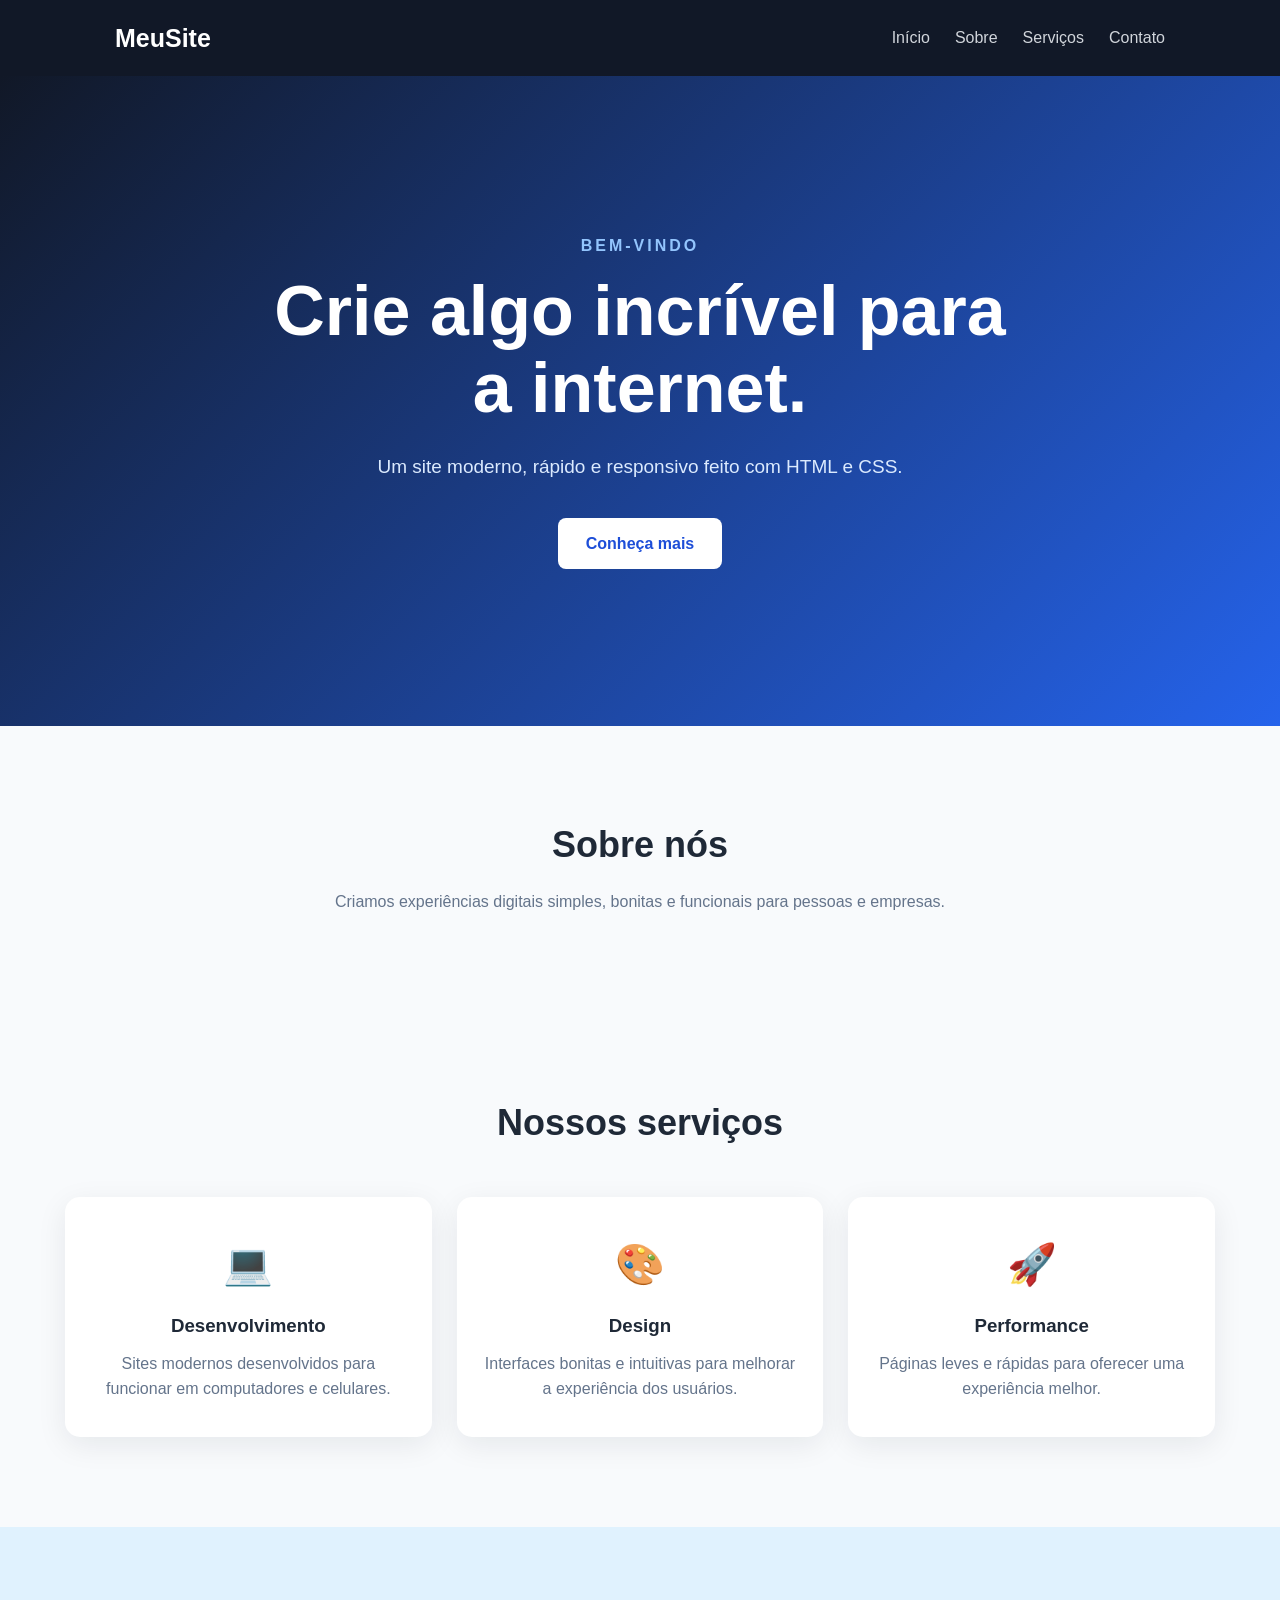
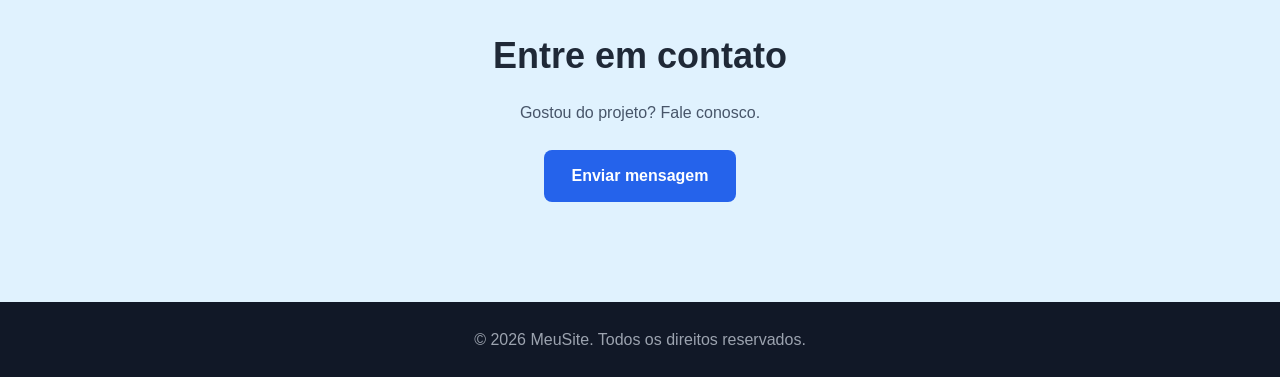
==== Site/index.html @ 8abe9701 "Add files via upload" ====
<!DOCTYPE html>
<html lang="pt-BR">
<head>
    <meta charset="UTF-8">
    <meta name="viewport" content="width=device-width, initial-scale=1.0">
    <title>Meu Site</title>
    <link rel="stylesheet" href="style.css">
</head>

<body>

    <header>
        <nav class="navbar">
            <h1 class="logo">MeuSite</h1>

            <ul class="menu">
                <li><a href="#inicio">Início</a></li>
                <li><a href="#sobre">Sobre</a></li>
                <li><a href="#servicos">Serviços</a></li>
                <li><a href="#contato">Contato</a></li>
            </ul>
        </nav>
    </header>

    <main>
        <section id="inicio" class="hero">
            <div class="hero-content">
                <p class="subtitle">BEM-VINDO</p>
                <h2>Crie algo incrível para a internet.</h2>
                <p>
                    Um site moderno, rápido e responsivo feito
                    com HTML e CSS.
                </p>

                <a href="#servicos" class="button">Conheça mais</a>
            </div>
        </section>

        <section id="sobre" class="section">
            <h2>Sobre nós</h2>
            <p>
                Criamos experiências digitais simples, bonitas e
                funcionais para pessoas e empresas.
            </p>
        </section>

        <section id="servicos" class="section services">
            <h2>Nossos serviços</h2>

            <div class="cards">
                <div class="card">
                    <span>💻</span>
                    <h3>Desenvolvimento</h3>
                    <p>
                        Sites modernos desenvolvidos para funcionar
                        em computadores e celulares.
                    </p>
                </div>

                <div class="card">
                    <span>🎨</span>
                    <h3>Design</h3>
                    <p>
                        Interfaces bonitas e intuitivas para melhorar
                        a experiência dos usuários.
                    </p>
                </div>

                <div class="card">
                    <span>🚀</span>
                    <h3>Performance</h3>
                    <p>
                        Páginas leves e rápidas para oferecer uma
                        experiência melhor.
                    </p>
                </div>
            </div>
        </section>

        <section id="contato" class="contact">
            <h2>Entre em contato</h2>
            <p>Gostou do projeto? Fale conosco.</p>
            <a href="mailto:contato@meusite.com" class="button">
                Enviar mensagem
            </a>
        </section>
    </main>

    <footer>
        <p>© 2026 MeuSite. Todos os direitos reservados.</p>
    </footer>

</body>
</html>
---- Site/style.css ----
* {
    margin: 0;
    padding: 0;
    box-sizing: border-box;
}

html {
    scroll-behavior: smooth;
}

body {
    font-family: Arial, sans-serif;
    color: #1f2937;
    background: #f8fafc;
    line-height: 1.6;
}

/* NAVBAR */

header {
    background: #111827;
    position: sticky;
    top: 0;
    z-index: 100;
}

.navbar {
    max-width: 1100px;
    margin: auto;
    padding: 18px 25px;

    display: flex;
    align-items: center;
    justify-content: space-between;
}

.logo {
    color: white;
    font-size: 25px;
}

.menu {
    display: flex;
    gap: 25px;
    list-style: none;
}

.menu a {
    color: #d1d5db;
    text-decoration: none;
    transition: 0.3s;
}

.menu a:hover {
    color: #60a5fa;
}

/* HERO */

.hero {
    min-height: 650px;
    padding: 100px 25px;

    display: flex;
    align-items: center;
    justify-content: center;

    text-align: center;

    background:
        linear-gradient(
            135deg,
            #111827,
            #2563eb
        );
}

.hero-content {
    max-width: 750px;
    color: white;
}

.subtitle {
    color: #93c5fd;
    font-weight: bold;
    letter-spacing: 3px;
    margin-bottom: 15px;
}

.hero h2 {
    font-size: clamp(40px, 7vw, 70px);
    line-height: 1.1;
    margin-bottom: 25px;
}

.hero p:not(.subtitle) {
    font-size: 19px;
    color: #dbeafe;
    margin-bottom: 35px;
}

/* BOTÃO */

.button {
    display: inline-block;
    padding: 13px 28px;

    color: white;
    background: #2563eb;

    border-radius: 8px;
    text-decoration: none;
    font-weight: bold;

    transition: 0.3s;
}

.hero .button {
    background: white;
    color: #1d4ed8;
}

.button:hover {
    transform: translateY(-3px);
    box-shadow: 0 10px 25px rgba(0, 0, 0, 0.15);
}

/* SEÇÕES */

.section {
    max-width: 1100px;
    margin: auto;
    padding: 90px 25px;
    text-align: center;
}

.section h2,
.contact h2 {
    font-size: 36px;
    margin-bottom: 15px;
}

.section > p {
    max-width: 650px;
    margin: auto;
    color: #64748b;
}

/* CARDS */

.services {
    max-width: 1200px;
}

.cards {
    margin-top: 45px;

    display: grid;
    grid-template-columns: repeat(3, 1fr);
    gap: 25px;
}

.card {
    padding: 35px 25px;

    background: white;
    border-radius: 15px;

    box-shadow: 0 8px 30px rgba(15, 23, 42, 0.08);

    transition: 0.3s;
}

.card:hover {
    transform: translateY(-8px);
}

.card span {
    font-size: 40px;
}

.card h3 {
    margin: 15px 0 10px;
}

.card p {
    color: #64748b;
}

/* CONTATO */

.contact {
    padding: 100px 25px;
    text-align: center;
    background: #e0f2fe;
}

.contact p {
    color: #475569;
    margin-bottom: 25px;
}

/* FOOTER */

footer {
    padding: 25px;
    text-align: center;
    background: #111827;
    color: #9ca3af;
}

/* RESPONSIVO */

@media (max-width: 700px) {

    .navbar {
        flex-direction: column;
        gap: 15px;
    }

    .menu {
        gap: 15px;
        flex-wrap: wrap;
        justify-content: center;
    }

    .hero {
        min-height: 550px;
    }

    .cards {
        grid-template-columns: 1fr;
    }

    .section {
        padding: 70px 20px;
    }
}
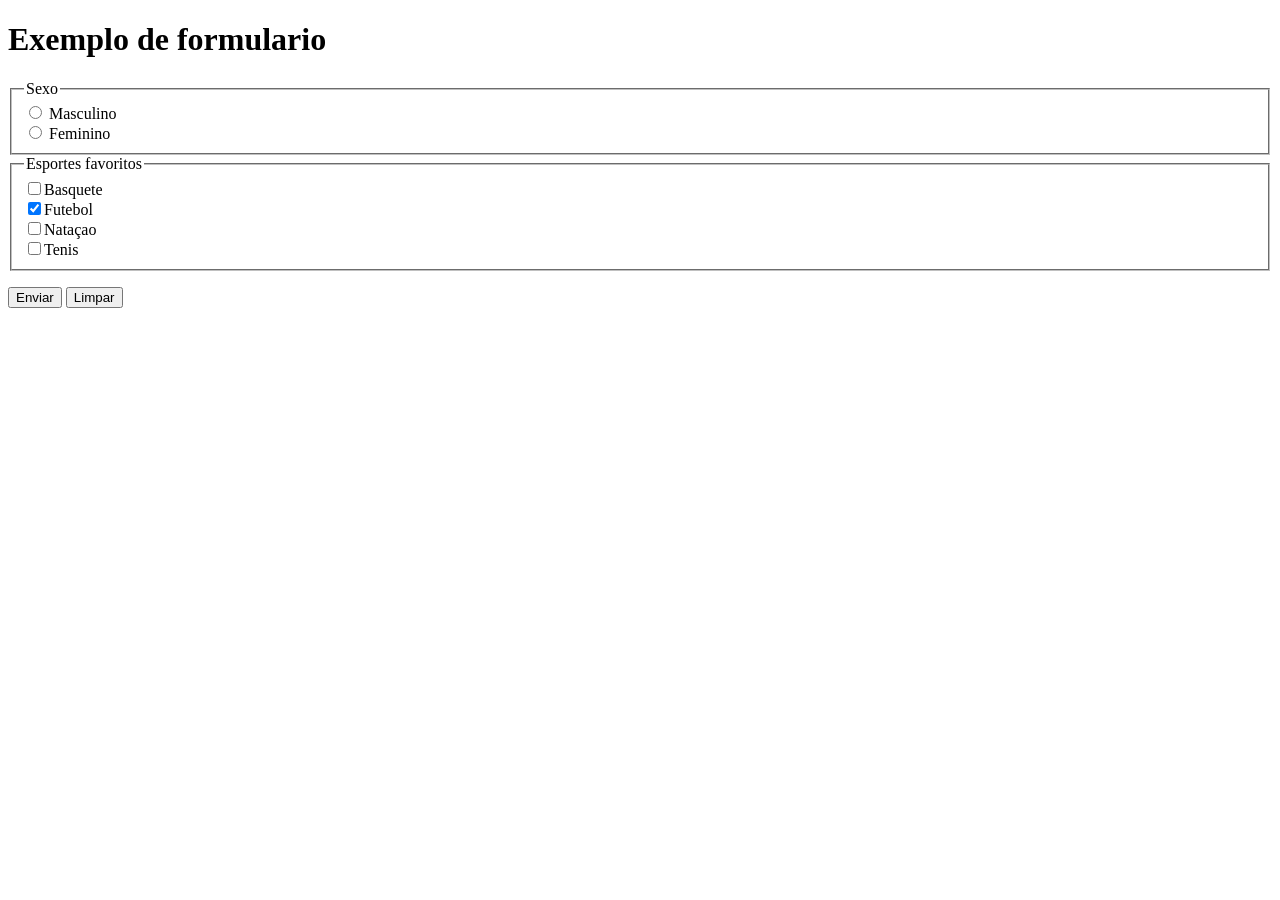
==== commit deb240f0: "Add files via upload" ====
--- a/Site/index.html
+++ b/Site/index.html
@@ -1,94 +1,66 @@
 <!DOCTYPE html>
-<html lang="pt-BR">
+<html lang="pt-br">
 <head>
     <meta charset="UTF-8">
     <meta name="viewport" content="width=device-width, initial-scale=1.0">
-    <title>Meu Site</title>
-    <link rel="stylesheet" href="style.css">
+    <title></title>
+   
 </head>
+<body>
+    
 
-<body>
+<h1>Exemplo de formulario</h1>
 
-    <header>
-        <nav class="navbar">
-            <h1 class="logo">MeuSite</h1>
+<form action="cadastro.php " method="get" autocomplete="on">
 
-            <ul class="menu">
-                <li><a href="#inicio">Início</a></li>
-                <li><a href="#sobre">Sobre</a></li>
-                <li><a href="#servicos">Serviços</a></li>
-                <li><a href="#contato">Contato</a></li>
-            </ul>
-        </nav>
-    </header>
 
-    <main>
-        <section id="inicio" class="hero">
-            <div class="hero-content">
-                <p class="subtitle">BEM-VINDO</p>
-                <h2>Crie algo incrível para a internet.</h2>
-                <p>
-                    Um site moderno, rápido e responsivo feito
-                    com HTML e CSS.
-                </p>
+    <fieldset>
 
-                <a href="#servicos" class="button">Conheça mais</a>
-            </div>
-        </section>
+    <legend>Sexo</legend>
+ 
+        <input type="radio" name="sexo" id="isxmas"> <label for="isxmas">Masculino</label><br>
+        <input type="radio" name="sexo" id="isxfem"> <label for="isxmas"checked >
+            <label for="isxfem">Feminino</label> <br>
+</fieldset>
 
-        <section id="sobre" class="section">
-            <h2>Sobre nós</h2>
-            <p>
-                Criamos experiências digitais simples, bonitas e
-                funcionais para pessoas e empresas.
-            </p>
-        </section>
 
-        <section id="servicos" class="section services">
-            <h2>Nossos serviços</h2>
 
-            <div class="cards">
-                <div class="card">
-                    <span>💻</span>
-                    <h3>Desenvolvimento</h3>
-                    <p>
-                        Sites modernos desenvolvidos para funcionar
-                        em computadores e celulares.
-                    </p>
-                </div>
 
-                <div class="card">
-                    <span>🎨</span>
-                    <h3>Design</h3>
-                    <p>
-                        Interfaces bonitas e intuitivas para melhorar
-                        a experiência dos usuários.
-                    </p>
-                </div>
+<fieldset>
+    <legend>Esportes favoritos</legend>
+    <input type="checkbox" name="esbas" id="iesbas" >Basquete <br>
+    <input type="checkbox" name="esfut" id="iesfut" checked >Futebol <br>
+    <input type="checkbox" name="esnat" id="iesnat" >Nataçao <br>
+    <input type="checkbox" name="esten" id="iesten">Tenis <br>
+   
 
-                <div class="card">
-                    <span>🚀</span>
-                    <h3>Performance</h3>
-                    <p>
-                        Páginas leves e rápidas para oferecer uma
-                        experiência melhor.
-                    </p>
-                </div>
-            </div>
-        </section>
 
-        <section id="contato" class="contact">
-            <h2>Entre em contato</h2>
-            <p>Gostou do projeto? Fale conosco.</p>
-            <a href="mailto:contato@meusite.com" class="button">
-                Enviar mensagem
-            </a>
-        </section>
-    </main>
 
-    <footer>
-        <p>© 2026 MeuSite. Todos os direitos reservados.</p>
-    </footer>
+</fieldset>
+
+
+
+
+
+<p>
+    <input type="submit" value="Enviar">
+    <input type="reset" value="Limpar">
+</p>
+
+
+
+
+</form>
+
+
+
+
+
+
+
+
+
+
 
 </body>
 </html>
